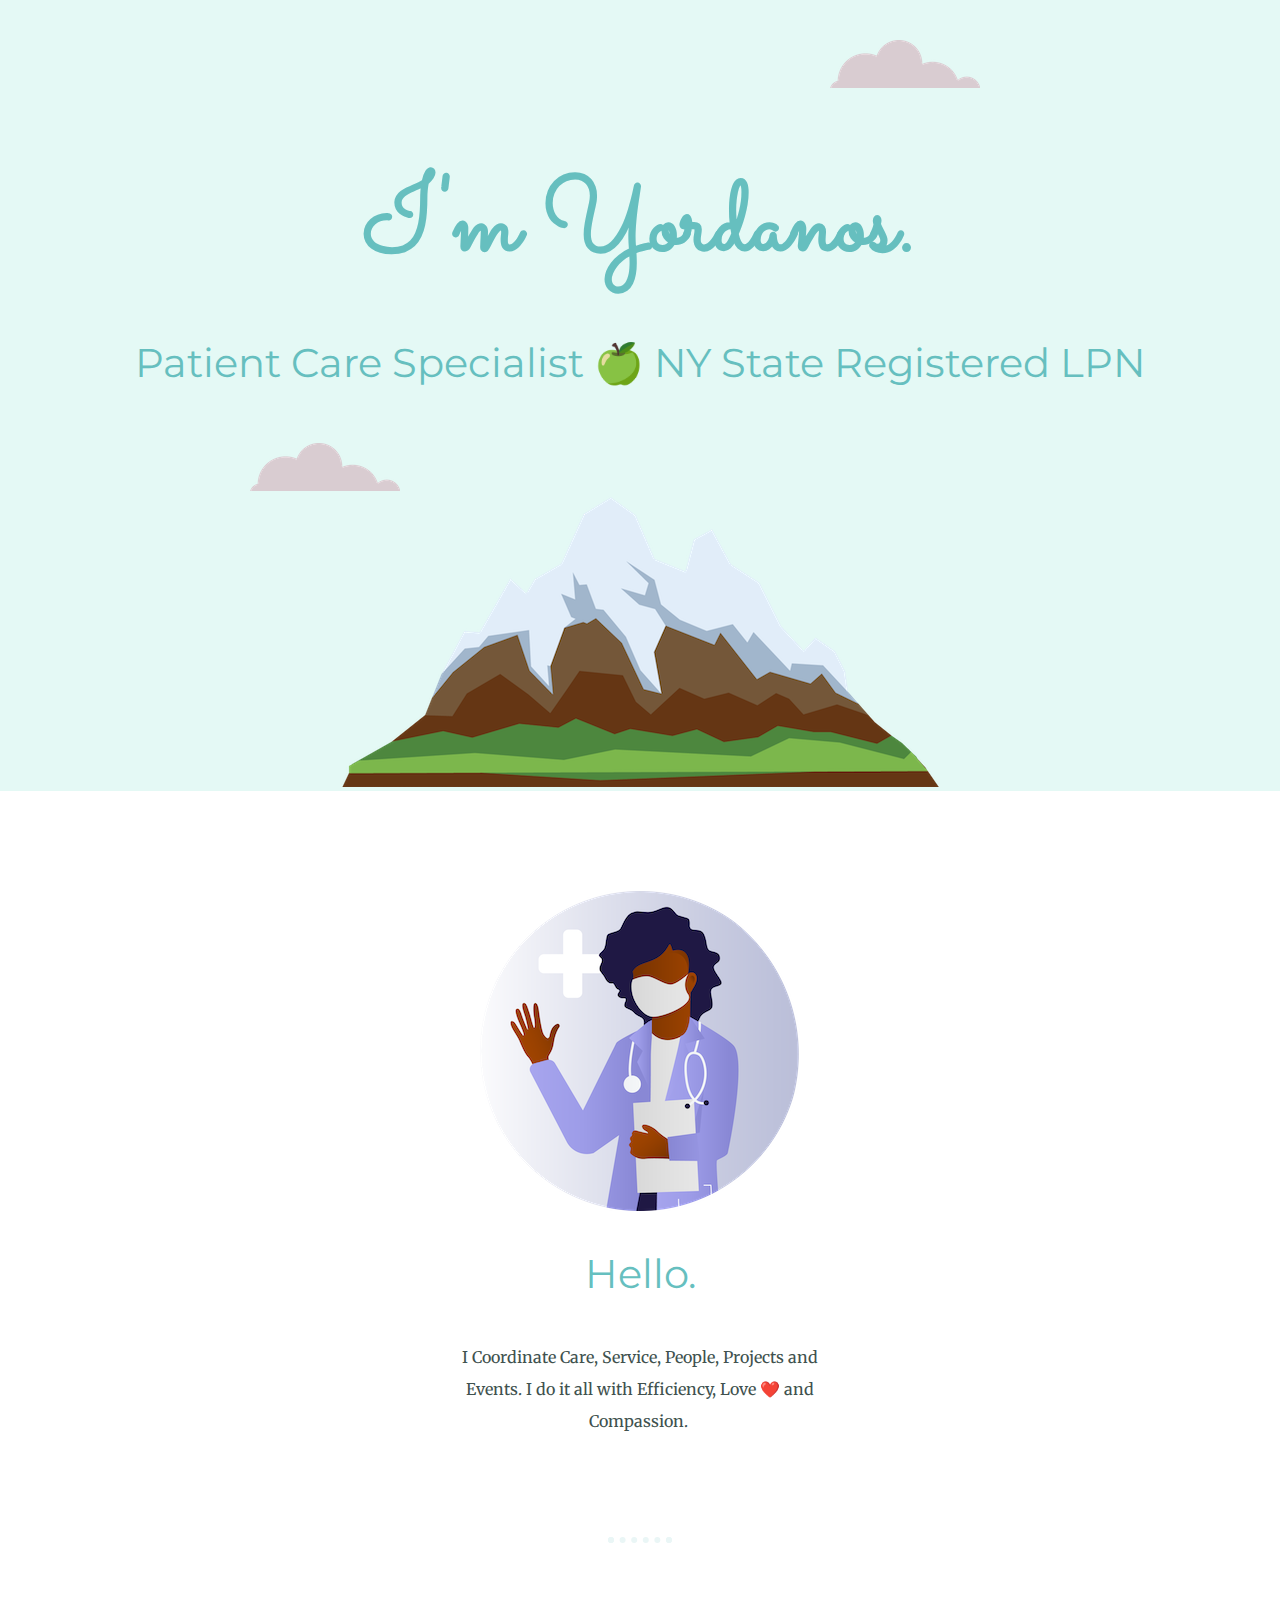
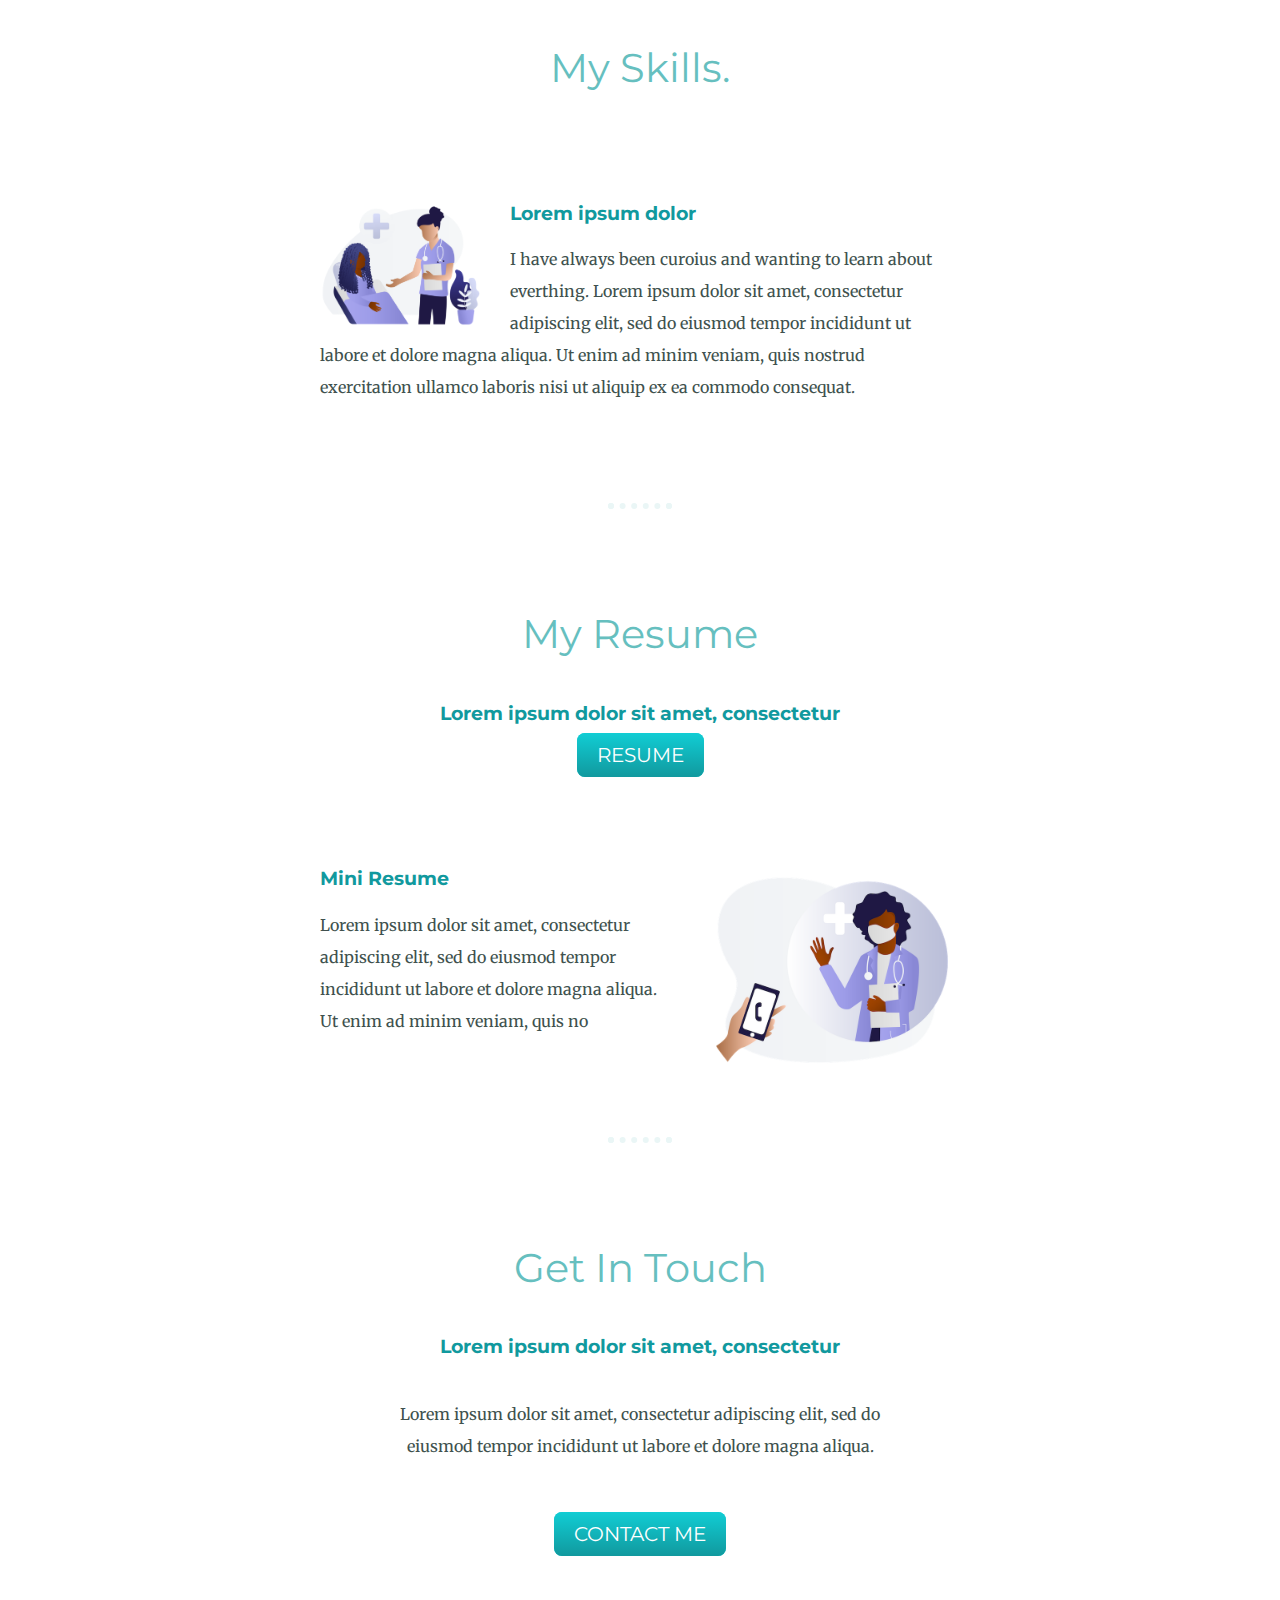
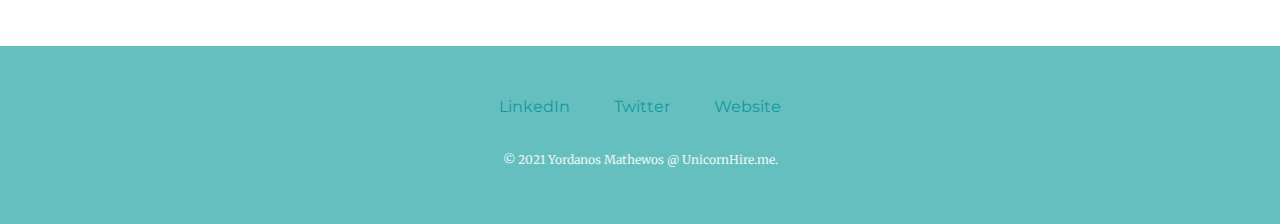
==== 3/index.html @ b8a5137d "Add files via upload" ====
<!DOCTYPE html>
<html>

<head>
  <meta charset="utf-8">
  <title>Yordanos Mathewos</title>
  <link rel="stylesheet" href="css/styles.css">
  <link href="https://fonts.googleapis.com/css?family=Merriweather|Montserrat|Sacramento" rel="stylesheet">
  <link rel="icon" href="favicon.ico">
</head>

<body>
  <div class="top-container">
    <img class="top-cloud" src="images/cloud.png" alt="cloud">
    <div class="title-text">
      <h1>I'm Yordanos.</h1>
      <h2> <span class="pro">Patient Care Specialist 🍏 NY State Registered LPN </span></h2>
      </div>
    <img class="bottom-cloud" src="images/cloud.png" alt="cloud">
    <img class="mountain" src="images/mountain.png" alt="mountain-img">
  </div>

  <div class="middle-container">
    <div class="profile">
      <img src="images/yordanos.png" alt="yordanos-profile-img">
      <h2>Hello.</h2>
      <p class="intro">I Coordinate Care, Service, People, Projects and Events. I do it all with Efficiency, Love ❤️  and Compassion. </p>
    </div>
    <hr>
    <div class="skills">
      <h2>My Skills.</h2>
      <div class="skill-row">
        <img class="code-img" src="images/hospital.png" alt="code-img">

        <h3>Lorem ipsum dolor</h3>
        <p>I have always been curoius and wanting to learn about everthing. Lorem ipsum dolor sit amet, consectetur adipiscing elit, sed do eiusmod tempor incididunt ut labore et dolore magna aliqua. Ut enim ad minim veniam, quis nostrud exercitation ullamco laboris nisi ut aliquip ex ea commodo consequat. </p>
 

      </div>
 <hr>
    <div class="contact-me">
      <h2>My Resume</h2>
      <h3>Lorem ipsum dolor sit amet, consectetur</h3>
    <!--  <p class="contact-message"></p> -->
           <a class="btn" href="https://pub.lucidpress.com/mathewos#_0">RESUME</a>
  
    </div>
        
      <div class="skill-row">
        <img class="chilli-img" src="images/chillies.png" alt="chillies-img">

        <h3>Mini Resume</h3>
        <p>Lorem ipsum dolor sit amet, consectetur adipiscing elit, sed do eiusmod tempor incididunt ut labore et dolore magna aliqua. Ut enim ad minim veniam, quis no</p>

      </div>
    </div>
    <hr>
    <div class="contact-me">
      <h2>Get In Touch</h2>
      <h3>Lorem ipsum dolor sit amet, consectetur</h3>
      <p class="contact-message">Lorem ipsum dolor sit amet, consectetur adipiscing elit, sed do eiusmod tempor incididunt ut labore et dolore magna aliqua.</p>
      <a class="btn" href="mailto:yordanos1@yahoo.com">CONTACT ME</a>
    </div>
  
    </div>

  <div class="bottom-container">
    <a class="footer-link" href="https://www.linkedin.com/in/yordanos/">LinkedIn</a>          
    <a class="footer-link" href="https://twitter.com/yordanos_dev">Twitter</a>
    <a class="footer-link" href="https://www.unicornhire.me/">Website</a>
    <p class="copyright">© 2021 Yordanos Mathewos @ UnicornHire.me.</p>
  </div>
</body>

</html>
---- 3/css/styles.css ----
body {
  color: #40514E;
  margin: 0;
  text-align: center;
  font-family: 'Merriweather', serif;
}

h1 {
  color: #66BFBF;
  font-size: 6.625rem;
  margin: 50px auto 0 auto;
  font-family: 'Sacramento', cursive;
}

h2 {
  color: #66BFBF;
  font-family: 'Montserrat', sans-serif;
  font-size: 2.5rem;
  font-weight: normal;
  padding-bottom: 10px;
}

h3 {
  color: #11999E;
  font-family: 'Montserrat', sans-serif;
}

p {
  line-height: 2;
}

hr {
  border: dotted #EAF6F6 6px;
  border-bottom: none;
  width: 4%;
  margin: 100px auto;
}

a{
  color: #11999E;
  font-family: 'Montserrat', sans-serif;
  margin: 10px 20px;
  text-decoration: none;
}

a:hover {
  color: #EAF6F6;
}

.top-container {
  background-color: #E4F9F5;
  position: relative;
  padding-top: 100px;
}

.middle-container {
  margin: 100px 0;
}

.bottom-container {
  background-color: #66BFBF;
  padding: 50px 0 20px;
}

.skill-row {
  width: 50%;
  margin: 100px auto 100px auto;
  text-align: left;
}

.pro {
  text-decoration: none;
}

.intro {
  width: 30%;
  margin: auto;
}

.contact-message {
  width: 40%;
  margin: 40px auto 60px;
}

.copyright {
  color: #EAF6F6;
  font-size: 0.75rem;
  padding: 20px 0;
}

.top-cloud {
  position: absolute;
  right: 300px;
  top: 40px;
}

.bottom-cloud {
  position: absolute;
  left: 250px;
  bottom: 300px;
}

.code-img {
  width: 25%;
  float: left;
  margin-right: 30px;
}

.chilli-img {
  width: 40%;
  float: right;
  margin-left: 30px;
}

.btn {
  background: #11cdd4;
  background-image: -webkit-linear-gradient(top, #11cdd4, #11999e);
  background-image: -moz-linear-gradient(top, #11cdd4, #11999e);
  background-image: -ms-linear-gradient(top, #11cdd4, #11999e);
  background-image: -o-linear-gradient(top, #11cdd4, #11999e);
  background-image: linear-gradient(to bottom, #11cdd4, #11999e);
  -webkit-border-radius: 8;
  -moz-border-radius: 8;
  border-radius: 8px;
  font-family: 'Montserrat', sans-serif;
  color: #ffffff;
  font-size: 20px;
  padding: 10px 20px 10px 20px;
  text-decoration: none;
}

.btn:hover {
  background: #30e3cb;
  background-image: -webkit-linear-gradient(top, #30e3cb, #2bc4ad);
  background-image: -moz-linear-gradient(top, #30e3cb, #2bc4ad);
  background-image: -ms-linear-gradient(top, #30e3cb, #2bc4ad);
  background-image: -o-linear-gradient(top, #30e3cb, #2bc4ad);
  background-image: linear-gradient(to bottom, #30e3cb, #2bc4ad);
  text-decoration: none;
}
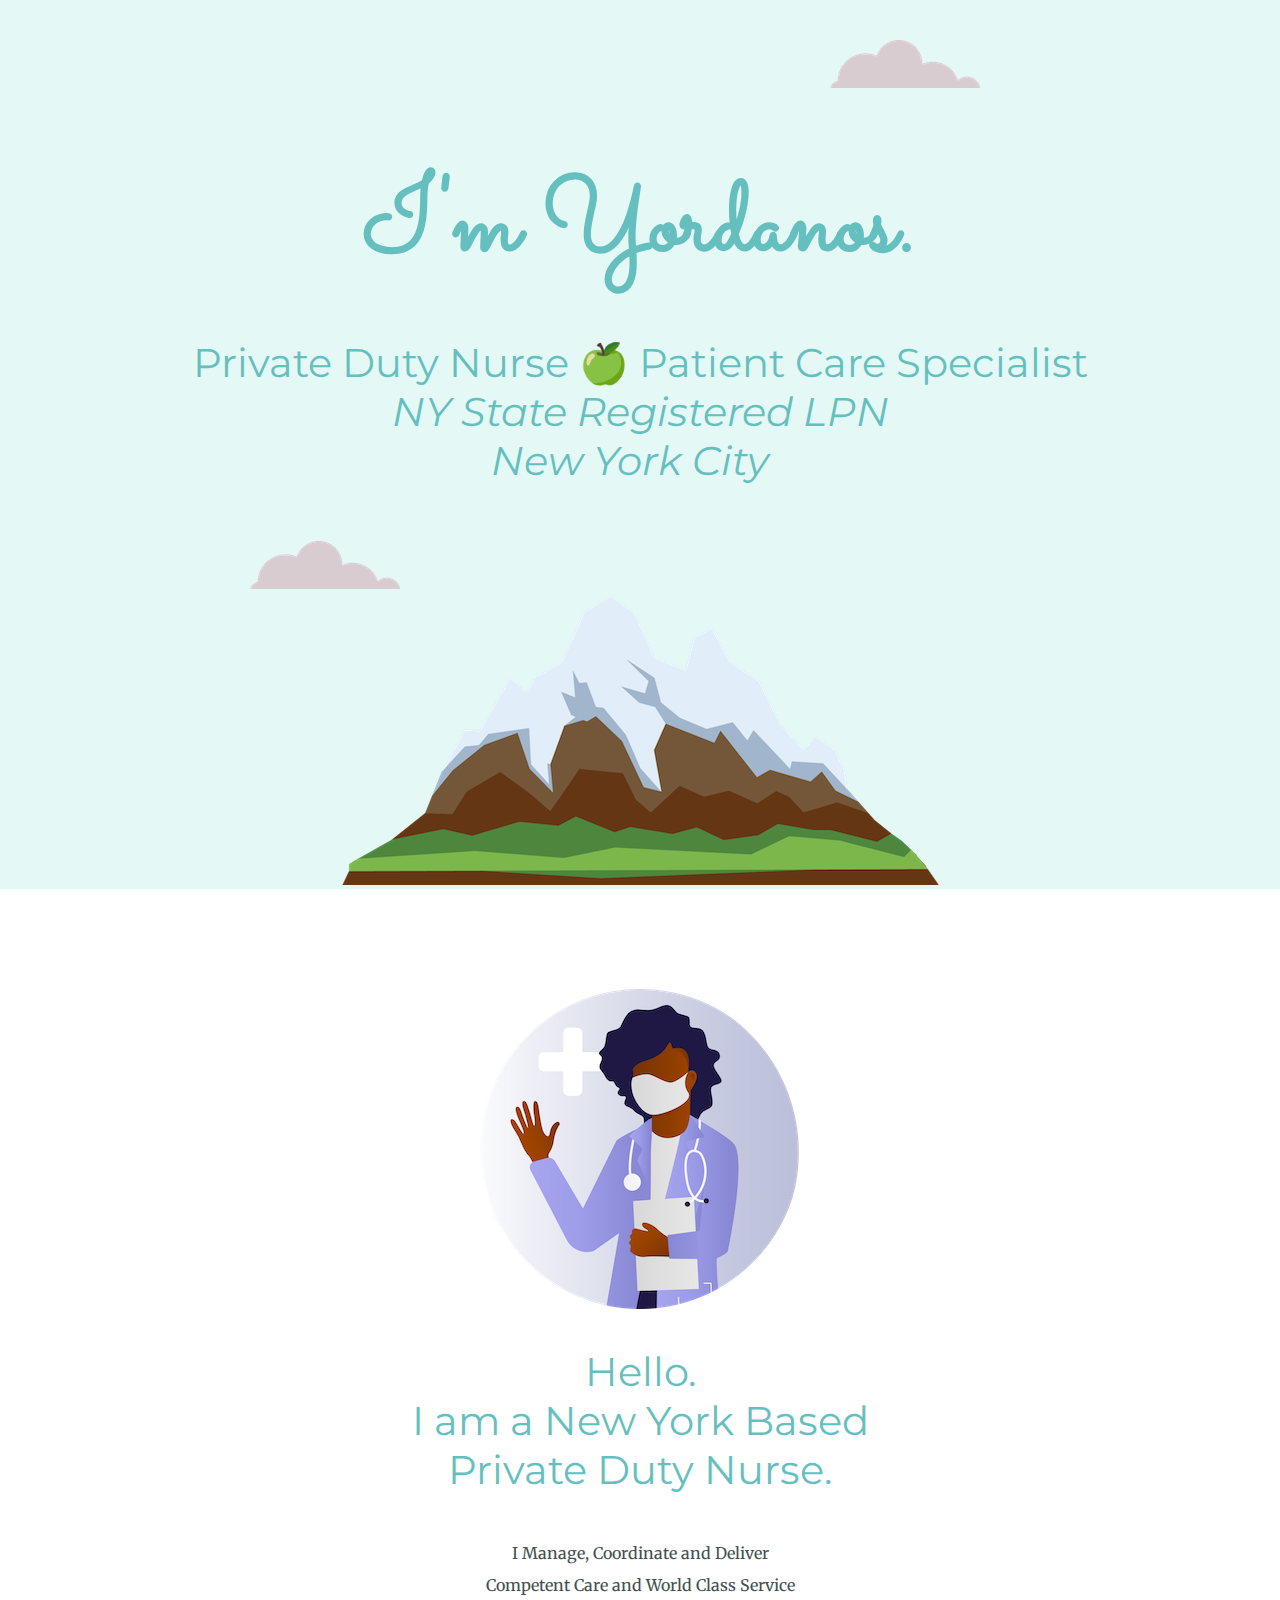
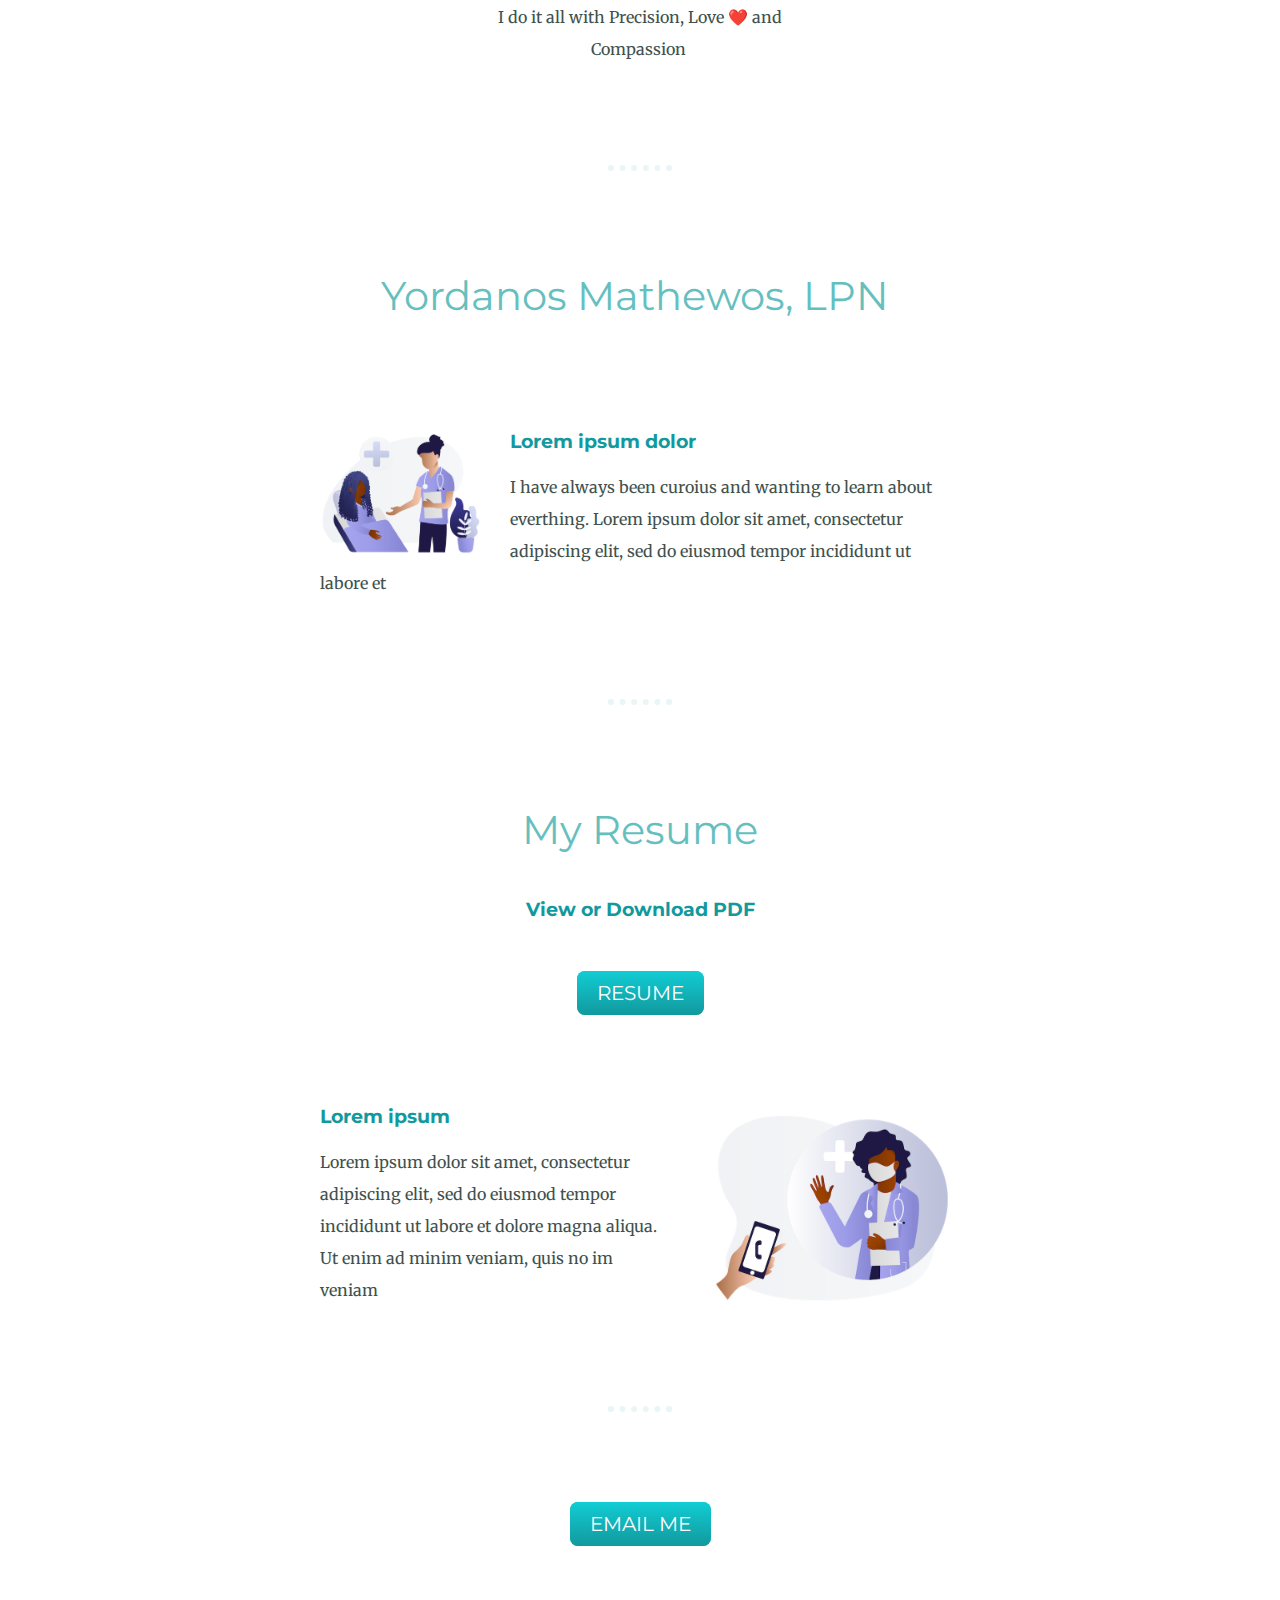
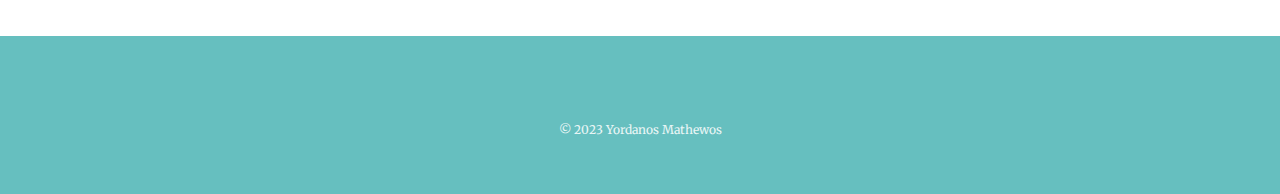
==== commit f0e8e0b6: "updated nursing page" ====
--- a/3/index.html
+++ b/3/index.html
@@ -14,8 +14,10 @@
     <img class="top-cloud" src="images/cloud.png" alt="cloud">
     <div class="title-text">
       <h1>I'm Yordanos.</h1>
-      <h2> <span class="pro">Patient Care Specialist 🍏 NY State Registered LPN </span></h2>
-      </div>
+      <h2> <span class="pro">Private Duty Nurse 🍏 Patient Care Specialist<br>
+      <em> NY State Registered LPN</em> <br>
+      <em>New York City </em><strong> &nbsp;</strong></span></h2>
+    </div>
     <img class="bottom-cloud" src="images/cloud.png" alt="cloud">
     <img class="mountain" src="images/mountain.png" alt="mountain-img">
   </div>
@@ -23,52 +25,66 @@
   <div class="middle-container">
     <div class="profile">
       <img src="images/yordanos.png" alt="yordanos-profile-img">
-      <h2>Hello.</h2>
-      <p class="intro">I Coordinate Care, Service, People, Projects and Events. I do it all with Efficiency, Love ❤️  and Compassion. </p>
+		<h2>Hello. <br>I am a New York Based
+      <br>Private Duty Nurse.</h2>
+<p class="intro">I Manage, Coordinate and Deliver </p>
+      <p class="intro">Competent Care and World Class Service </p>
+      <p class="intro">I do it all with Precision, Love ❤️  and Compassion </p>
     </div>
     <hr>
+	
+	  
     <div class="skills">
-      <h2>My Skills.</h2>
+
+      <h2>Yordanos Mathewos, LPN&nbsp;</h2>
       <div class="skill-row">
         <img class="code-img" src="images/hospital.png" alt="code-img">
+		
 
         <h3>Lorem ipsum dolor</h3>
-        <p>I have always been curoius and wanting to learn about everthing. Lorem ipsum dolor sit amet, consectetur adipiscing elit, sed do eiusmod tempor incididunt ut labore et dolore magna aliqua. Ut enim ad minim veniam, quis nostrud exercitation ullamco laboris nisi ut aliquip ex ea commodo consequat. </p>
- 
+        <p>I have always been curoius and wanting to learn about everthing. Lorem ipsum dolor sit amet, consectetur adipiscing elit, sed do eiusmod tempor incididunt ut labore et </p>
+ </div>
 
-      </div>
- <hr>
-    <div class="contact-me">
+		<hr>
+
+<div class="contact-me">
       <h2>My Resume</h2>
-      <h3>Lorem ipsum dolor sit amet, consectetur</h3>
-    <!--  <p class="contact-message"></p> -->
+      <h3>View or Download PDF</h3>
+   <p class="contact-message"></p> 
            <a class="btn" href="https://pub.lucidpress.com/mathewos#_0">RESUME</a>
   
     </div>
+	 
         
       <div class="skill-row">
         <img class="chilli-img" src="images/chillies.png" alt="chillies-img">
 
-        <h3>Mini Resume</h3>
-        <p>Lorem ipsum dolor sit amet, consectetur adipiscing elit, sed do eiusmod tempor incididunt ut labore et dolore magna aliqua. Ut enim ad minim veniam, quis no</p>
+        <h3>Lorem ipsum</h3>
+        <p>Lorem ipsum dolor sit amet, consectetur adipiscing elit, sed do eiusmod tempor incididunt ut labore et dolore magna aliqua. Ut enim ad minim veniam, quis no&nbsp;im veniam</p>
 
       </div>
-    </div>
+
+    </div> 
     <hr>
     <div class="contact-me">
+		<!--
       <h2>Get In Touch</h2>
       <h3>Lorem ipsum dolor sit amet, consectetur</h3>
       <p class="contact-message">Lorem ipsum dolor sit amet, consectetur adipiscing elit, sed do eiusmod tempor incididunt ut labore et dolore magna aliqua.</p>
-      <a class="btn" href="mailto:yordanos1@yahoo.com">CONTACT ME</a>
+  -->
+      <a class="btn" href="mailto:yordanos1@yahoo.com">EMAIL ME</a>
+		
     </div>
   
     </div>
 
   <div class="bottom-container">
+	  <!--
     <a class="footer-link" href="https://www.linkedin.com/in/yordanos/">LinkedIn</a>          
     <a class="footer-link" href="https://twitter.com/yordanos_dev">Twitter</a>
     <a class="footer-link" href="https://www.unicornhire.me/">Website</a>
-    <p class="copyright">© 2021 Yordanos Mathewos @ UnicornHire.me.</p>
+	  -->
+    <p class="copyright">© 2023 Yordanos Mathewos </p>
   </div>
 </body>
 
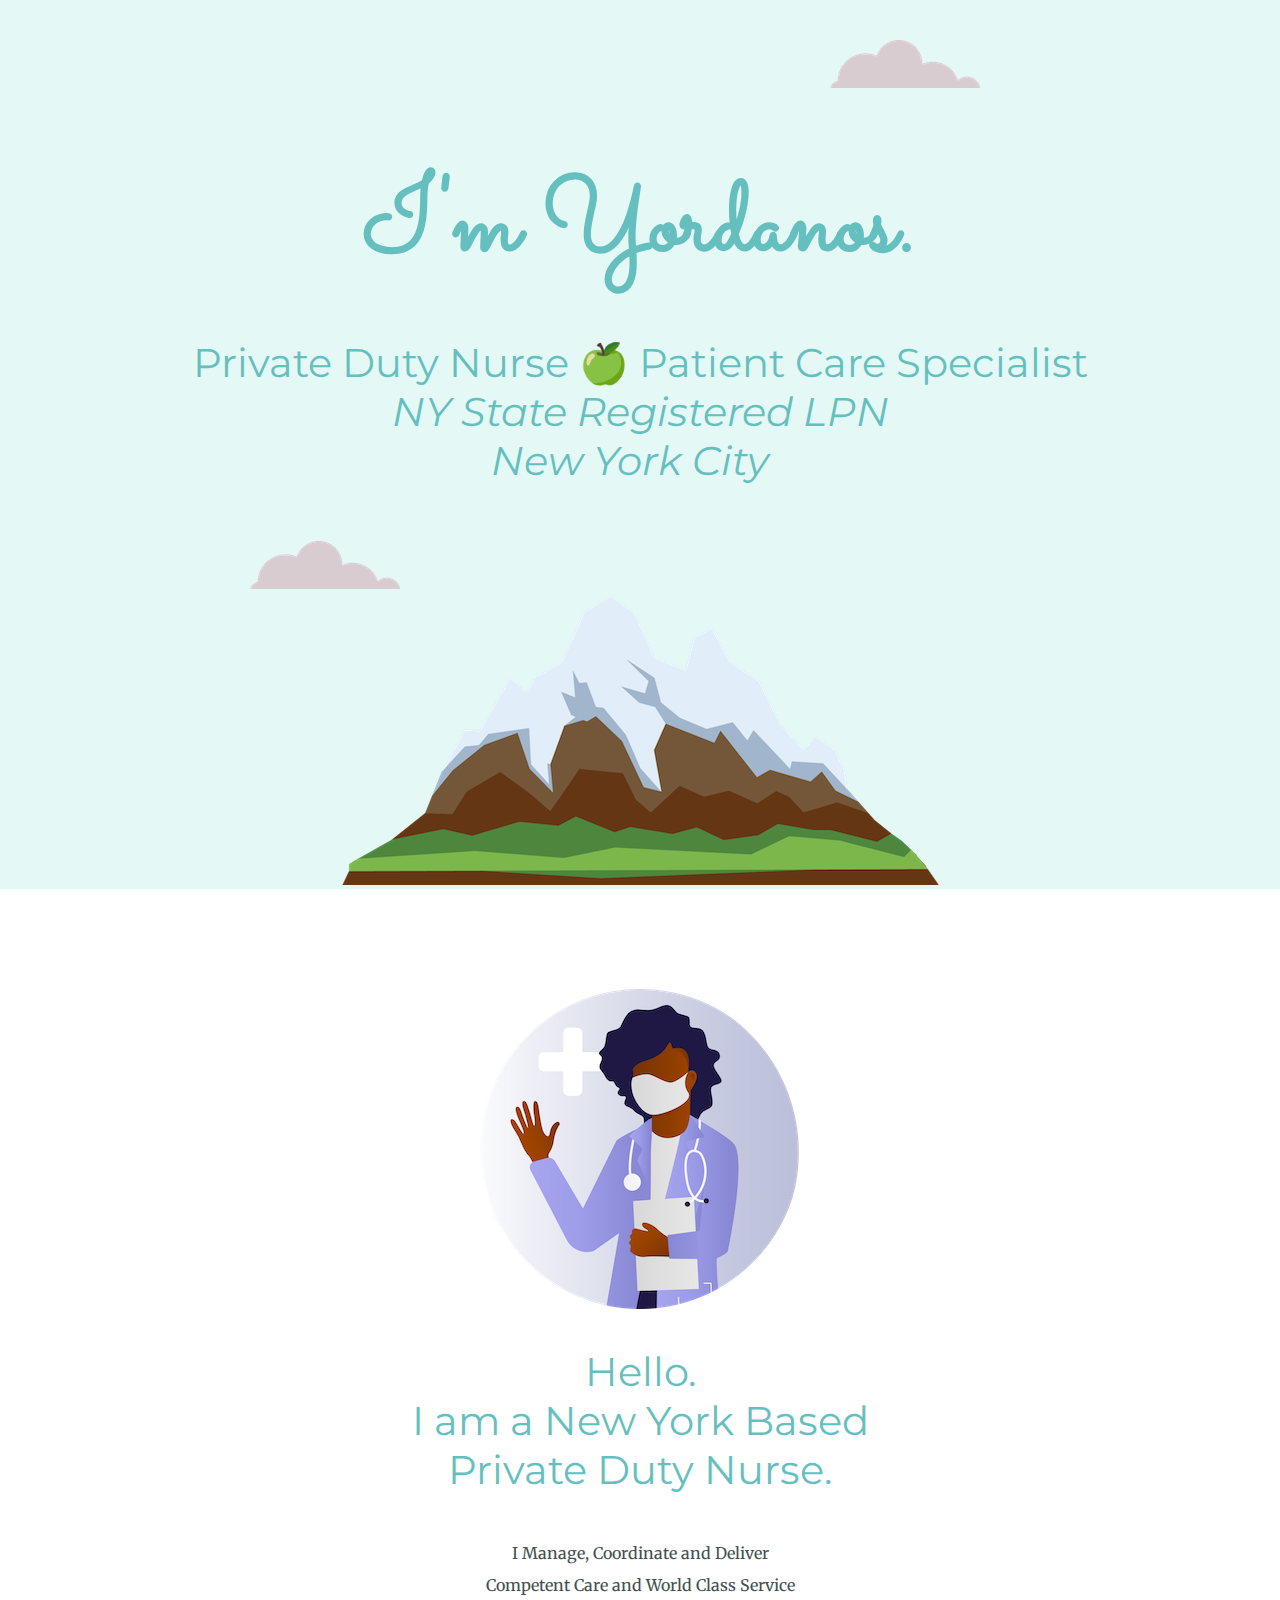
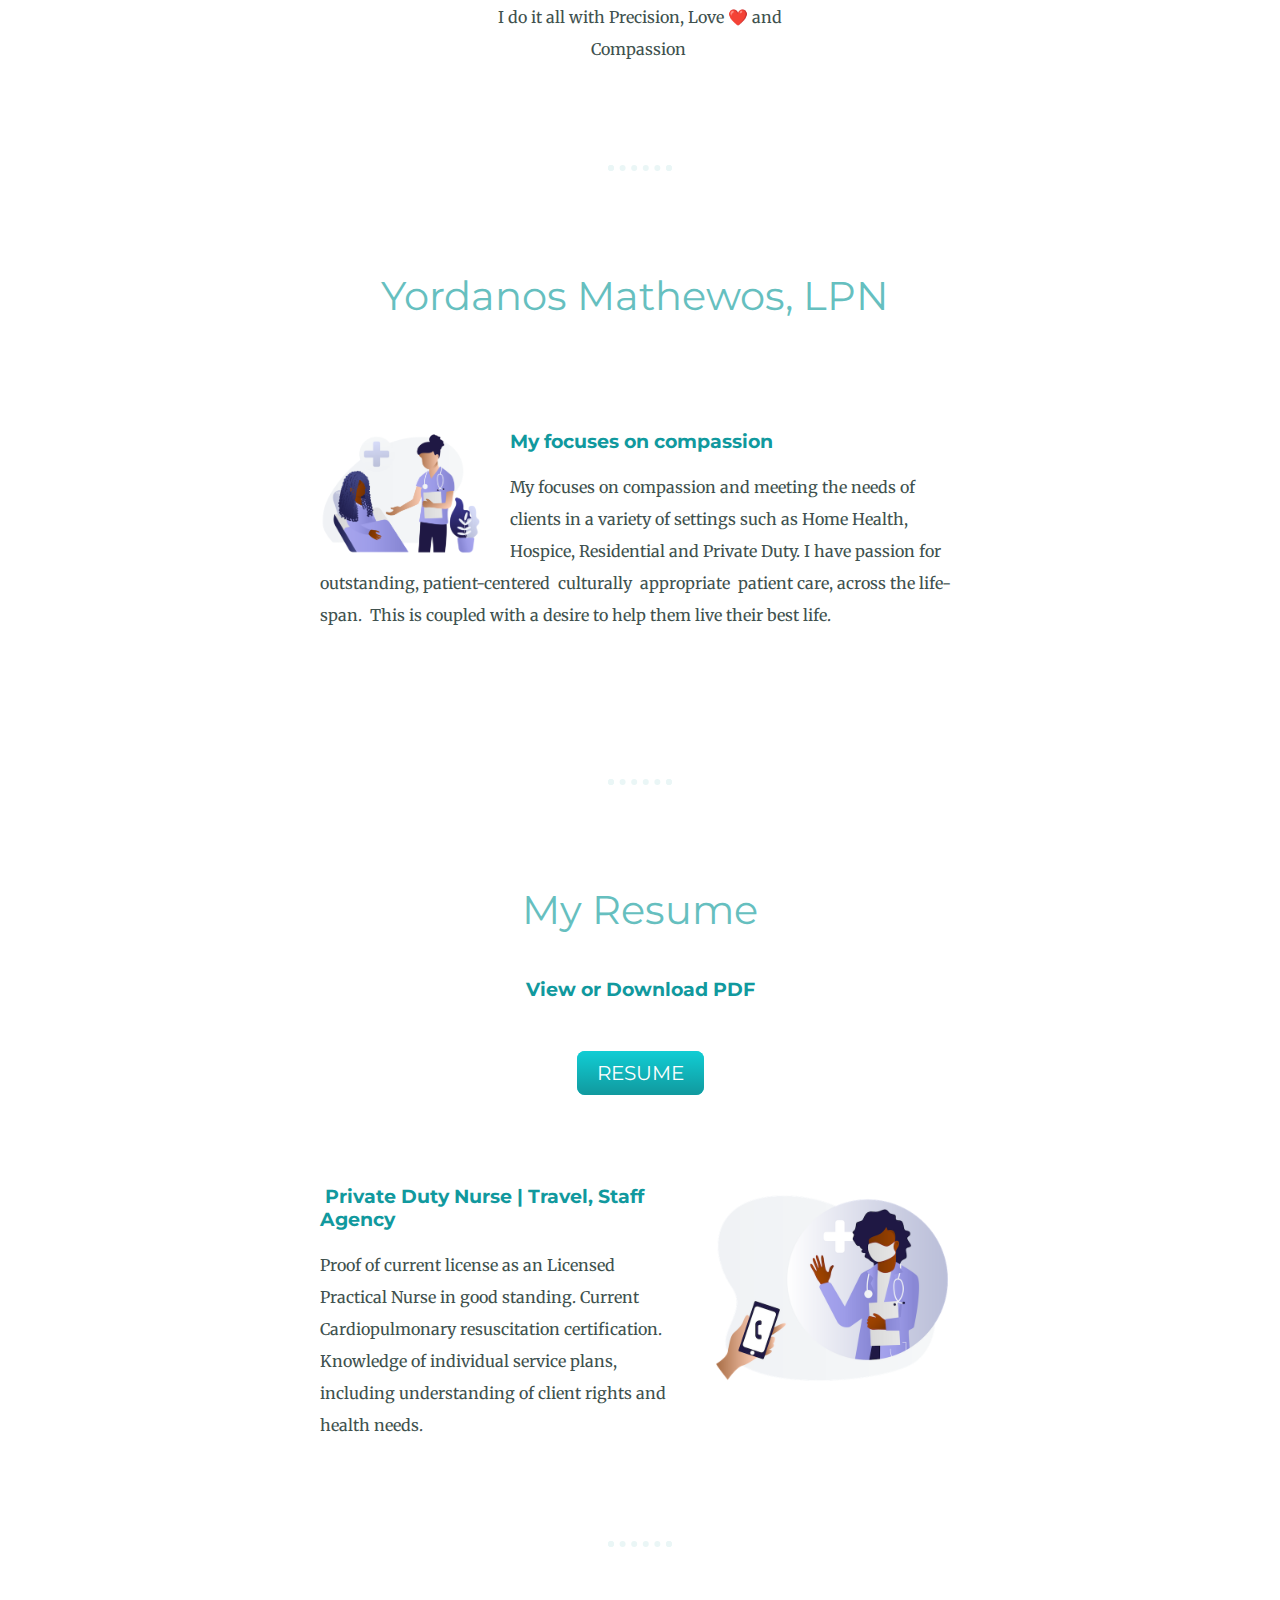
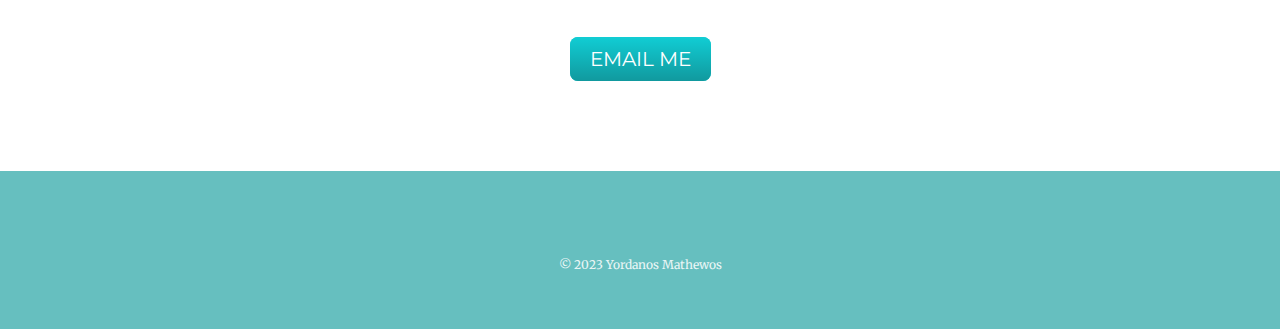
==== commit 52f02250: "Update index.html" ====
--- a/3/index.html
+++ b/3/index.html
@@ -41,9 +41,10 @@
         <img class="code-img" src="images/hospital.png" alt="code-img">
 		
 
-        <h3>Lorem ipsum dolor</h3>
-        <p>I have always been curoius and wanting to learn about everthing. Lorem ipsum dolor sit amet, consectetur adipiscing elit, sed do eiusmod tempor incididunt ut labore et </p>
- </div>
+        <h3>My focuses on compassion</h3>
+        <p>My focuses on compassion and meeting the needs of clients in a variety of settings such as Home Health, Hospice, Residential and Private Duty. I have passion for outstanding,  patient-centered&nbsp; culturally&nbsp; appropriate&nbsp; patient care, across the life-span.&nbsp; This is coupled with a desire to help them live their best life.&nbsp;</p>
+        <p>&nbsp;</p>
+      </div>
 
 		<hr>
 
@@ -59,8 +60,8 @@
       <div class="skill-row">
         <img class="chilli-img" src="images/chillies.png" alt="chillies-img">
 
-        <h3>Lorem ipsum</h3>
-        <p>Lorem ipsum dolor sit amet, consectetur adipiscing elit, sed do eiusmod tempor incididunt ut labore et dolore magna aliqua. Ut enim ad minim veniam, quis no&nbsp;im veniam</p>
+        <h3>&nbsp;Private Duty Nurse | Travel, Staff&nbsp; Agency</h3>
+        <p>Proof of current license as an Licensed Practical Nurse in good standing. Current Cardiopulmonary resuscitation certification. Knowledge of individual service plans, including understanding of client rights and health needs.&nbsp;</p>
 
       </div>
 
